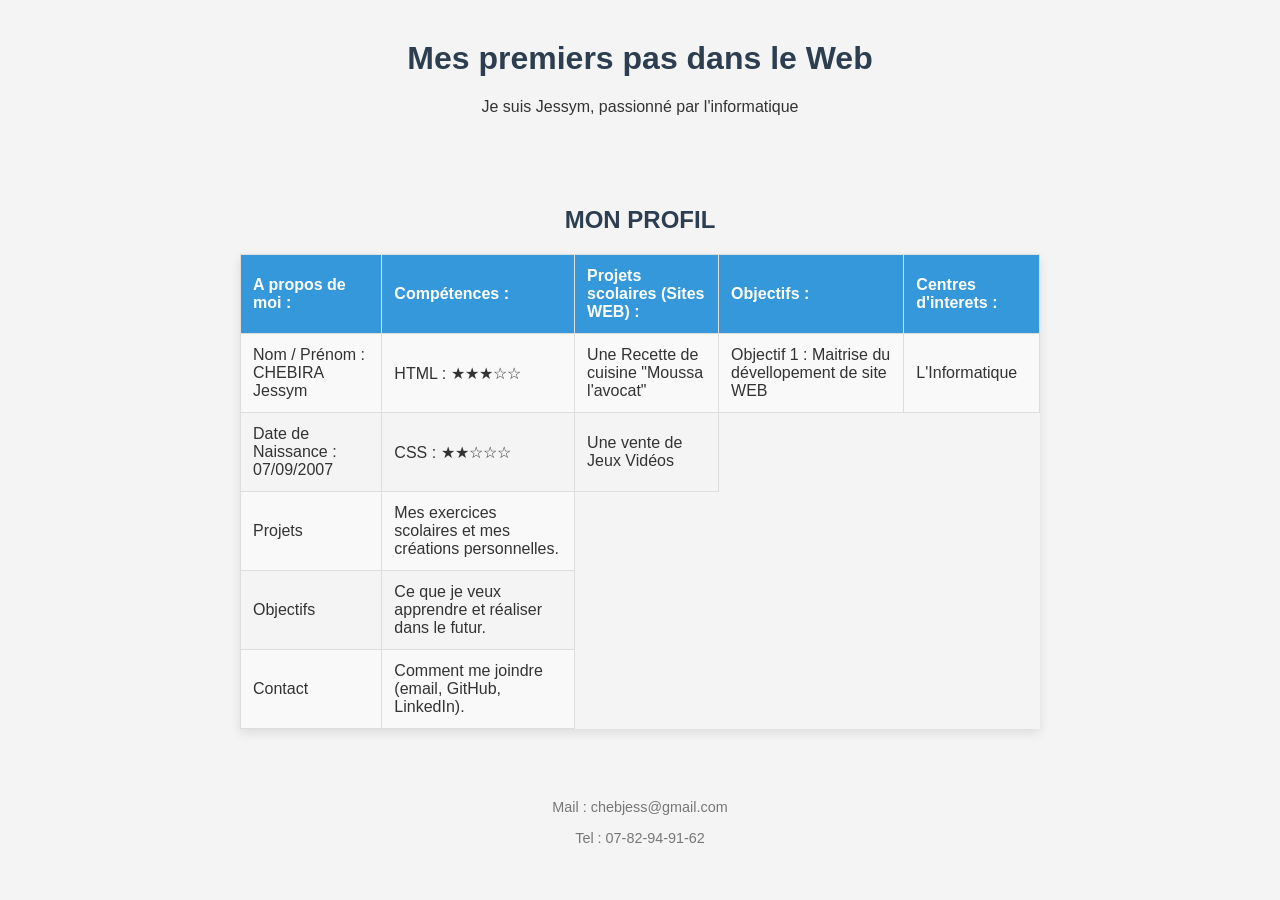
==== index.html @ 2763d282 "le commit" ====
<!DOCTYPE html>
<html lang="fr">
<head>
    <meta charset="UTF-8">
    <meta name="viewport" content="width=device-width, initial-scale=1.0">
    <title>Mon Site</title> 
    <link rel="stylesheet" href="styles.css"
</head>
<body>
    <header>
        <h1>Mes premiers pas dans le Web</h1>
        <p>Je suis Jessym, passionné par l'informatique</p>
    </header>
<section id="themes">
  <h2>MON PROFIL</h2>
  <table>
    <tr>
      <th>A propos de moi :</th>
      <th>Compétences :</th>
      <th>Projets scolaires (Sites WEB) :</th>
      <th>Objectifs :</th>
      <th>Centres d'interets :</th>
    </tr>
    <tr>
      <td>Nom / Prénom : CHEBIRA Jessym</td>
      <td>HTML : ★★★☆☆</td>
      <td>Une Recette de cuisine "Moussa l'avocat"</td>
      <td>Objectif 1 : Maitrise du dévellopement de site WEB</td>
      <td>L'Informatique</td>
    </tr>
    <tr>
      <td>Date de Naissance : 07/09/2007</td>
      <td>CSS : ★★☆☆☆</td>
      <td>Une vente de Jeux Vidéos</td>
    </tr>
    <tr>
      <td>Projets</td>
      <td>Mes exercices scolaires et mes créations personnelles.</td>
    </tr>
    <tr>
      <td>Objectifs</td>
      <td>Ce que je veux apprendre et réaliser dans le futur.</td>
    </tr>
    <tr>
      <td>Contact</td>
      <td>Comment me joindre (email, GitHub, LinkedIn).</td>
    </tr>
  </table>
</section>

  <footer>
    <p>Mail : chebjess@gmail.com</p>
    <p>Tel : 07-82-94-91-62</p>
  </footer>
</body>
</html>
---- styles.css ----
body {
  font-family: Arial, sans-serif;
  margin: 40px;
  background-color: #f4f4f4;
  color: #333;
}

header {
  text-align: center;
  margin-bottom: 50px;
}

h1 {
  color: #2c3e50;
}

#themes {
  max-width: 800px;
  margin: 40px auto;
  padding: 20px;
}

#themes h2 {
  text-align: center;
  margin-bottom: 20px;
  color: #2c3e50;
}

table {
  width: 100%;
  border-collapse: collapse;
  box-shadow: 0 4px 10px rgba(0,0,0,0.1);
}

th, td {
  border: 1px solid #ddd;
  padding: 12px;
  text-align: left;
}

th {
  background-color: #3498db;
  color: white;
}

tr:nth-child(even) {
  background-color: #f9f9f9;
}

tr:hover {
  background-color: #eaf2f8;
}

footer {
  text-align: center;
  margin-top: 50px;
  font-size: 0.9em;
  color: #777;
}
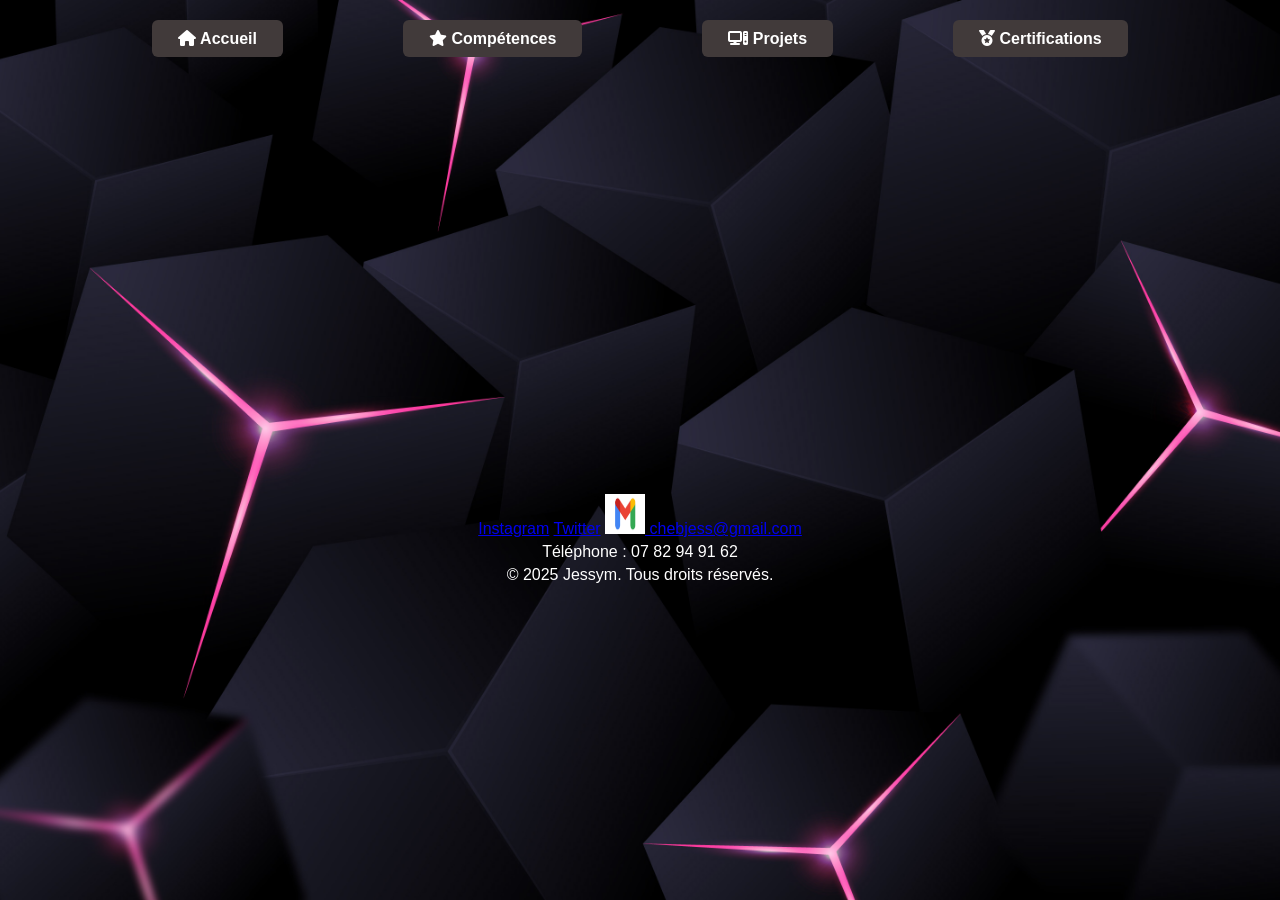
==== commit b8808604: "the commit" ====
--- a/index.html
+++ b/index.html
@@ -1,56 +1,41 @@
 <!DOCTYPE html>
 <html lang="fr">
+
 <head>
-    <meta charset="UTF-8">
-    <meta name="viewport" content="width=device-width, initial-scale=1.0">
-    <title>Mon Site</title> 
-    <link rel="stylesheet" href="styles.css"
+  <meta charset="UTF-8">
+  <meta name="viewport" content="width=device-width, initial-scale=1.0">
+  <title>Portfolio - Jessym - Développeur Système et Réseau</title>
+  <link rel="stylesheet" href="styles.css">
+  <link rel="stylesheet" href="https://cdnjs.cloudflare.com/ajax/libs/font-awesome/6.5.0/css/all.min.css">
 </head>
+
 <body>
-    <header>
-        <h1>Mes premiers pas dans le Web</h1>
-        <p>Je suis Jessym, passionné par l'informatique</p>
-    </header>
-<section id="themes">
-  <h2>MON PROFIL</h2>
-  <table>
-    <tr>
-      <th>A propos de moi :</th>
-      <th>Compétences :</th>
-      <th>Projets scolaires (Sites WEB) :</th>
-      <th>Objectifs :</th>
-      <th>Centres d'interets :</th>
-    </tr>
-    <tr>
-      <td>Nom / Prénom : CHEBIRA Jessym</td>
-      <td>HTML : ★★★☆☆</td>
-      <td>Une Recette de cuisine "Moussa l'avocat"</td>
-      <td>Objectif 1 : Maitrise du dévellopement de site WEB</td>
-      <td>L'Informatique</td>
-    </tr>
-    <tr>
-      <td>Date de Naissance : 07/09/2007</td>
-      <td>CSS : ★★☆☆☆</td>
-      <td>Une vente de Jeux Vidéos</td>
-    </tr>
-    <tr>
-      <td>Projets</td>
-      <td>Mes exercices scolaires et mes créations personnelles.</td>
-    </tr>
-    <tr>
-      <td>Objectifs</td>
-      <td>Ce que je veux apprendre et réaliser dans le futur.</td>
-    </tr>
-    <tr>
-      <td>Contact</td>
-      <td>Comment me joindre (email, GitHub, LinkedIn).</td>
-    </tr>
-  </table>
-</section>
+
+  <header>
+    <nav class="navbar">
+      <ul>
+        <li><a href="#"><i class="fa-solid fa-house"></i> Accueil</a></li>
+        <li><a href="compétences.html"><i class="fa-solid fa-star"></i> Compétences</a></li>
+        <li><a href="projets.html"><i class="fa-solid fa-computer"></i> Projets</a></li>
+        <li><a href="certifications.html"><i class="fa-solid fa-medal"></i> Certifications</a></li>
+      </ul>
+    </nav>
+  </header>
 
   <footer>
-    <p>Mail : chebjess@gmail.com</p>
-    <p>Tel : 07-82-94-91-62</p>
+    <div class="Contacts">
+      <a href="https://www.instagram.com/j_42chb">Instagram</a>
+      <a href="https://www.twitter.com/CJessym43298">Twitter</a>
+      <a href="mailto:jessym@mail.com">
+        <img src="gmail.png" alt="Mail" width="40" height="40">
+        chebjess@gmail.com
+      </a>
+      <p>Téléphone : 07 82 94 91 62</p>
+      <div class="Contacts">
+        <p>&copy; 2025 Jessym. Tous droits réservés.</p>
+      </div>
   </footer>
+
 </body>
+
 </html>
--- a/styles.css
+++ b/styles.css
@@ -1,59 +1,65 @@
 body {
-  font-family: Arial, sans-serif;
-  margin: 40px;
-  background-color: #f4f4f4;
-  color: #333;
+  margin: 0;
+  font-family: Arial, Helvetica, sans-serif;
+  color: #fff;
+  background-image: url("/6243378.jpg");
+  background-size: cover;
+  background-repeat: no-repeat;
+  background-attachment: fixed;
+  background-position: center;  
 }
 
 header {
+  padding: 10px;
   text-align: center;
-  margin-bottom: 50px;
+}
+header h1 { font-size: 2rem; margin-bottom: 10px; }
+header h2 { font-size: 1.4rem; color: #ddd; margin-bottom: 40px; }
+
+nav ul {
+  list-style: none;
+  display: flex;
+  justify-content: center;
+  gap: 120px;
+  margin-top: 20px;
+  padding: 0;
+}
+nav a {
+  text-decoration: none;
+  color: #fff;
+  font-weight: bold;
+  padding: 10px 26px;
+  border-radius: 6px;
+  background: rgb(65, 58, 58);
+}
+nav a:hover { background: rgba(26, 188, 156, 1); }
+
+main {
+  max-width: 900px;
+  margin: 30px auto;
+  padding: 20px;
+  background: rgba(65, 47, 47, 0.5);
+  border-radius: 8px;
+}
+section h2 {
+  margin-bottom: 15px;
+  border-bottom: 2px solid #1abc9c;
+  display: inline-block;
+  padding-bottom: 5px;
 }
 
-h1 {
-  color: #2c3e50;
-}
-
-#themes {
-  max-width: 800px;
-  margin: 40px auto;
-  padding: 20px;
-}
-
-#themes h2 {
-  text-align: center;
-  margin-bottom: 20px;
-  color: #2c3e50;
-}
-
-table {
-  width: 100%;
-  border-collapse: collapse;
-  box-shadow: 0 4px 10px rgba(0,0,0,0.1);
-}
-
-th, td {
-  border: 1px solid #ddd;
-  padding: 12px;
-  text-align: left;
-}
-
-th {
-  background-color: #3498db;
-  color: white;
-}
-
-tr:nth-child(even) {
-  background-color: #f9f9f9;
-}
-
-tr:hover {
-  background-color: #eaf2f8;
+#apropos img {
+  display: block;
+  margin: 20px auto;
+  border-radius: 50%;
+  border: 3px solid #1abc9c;
 }
 
 footer {
+  display: flex;
   text-align: center;
-  margin-top: 50px;
-  font-size: 0.9em;
-  color: #777;
-}+  margin-top: 420px;
+  gap: 180x;
+  justify-content: center;
+}
+footer p { margin: 5px 0; }
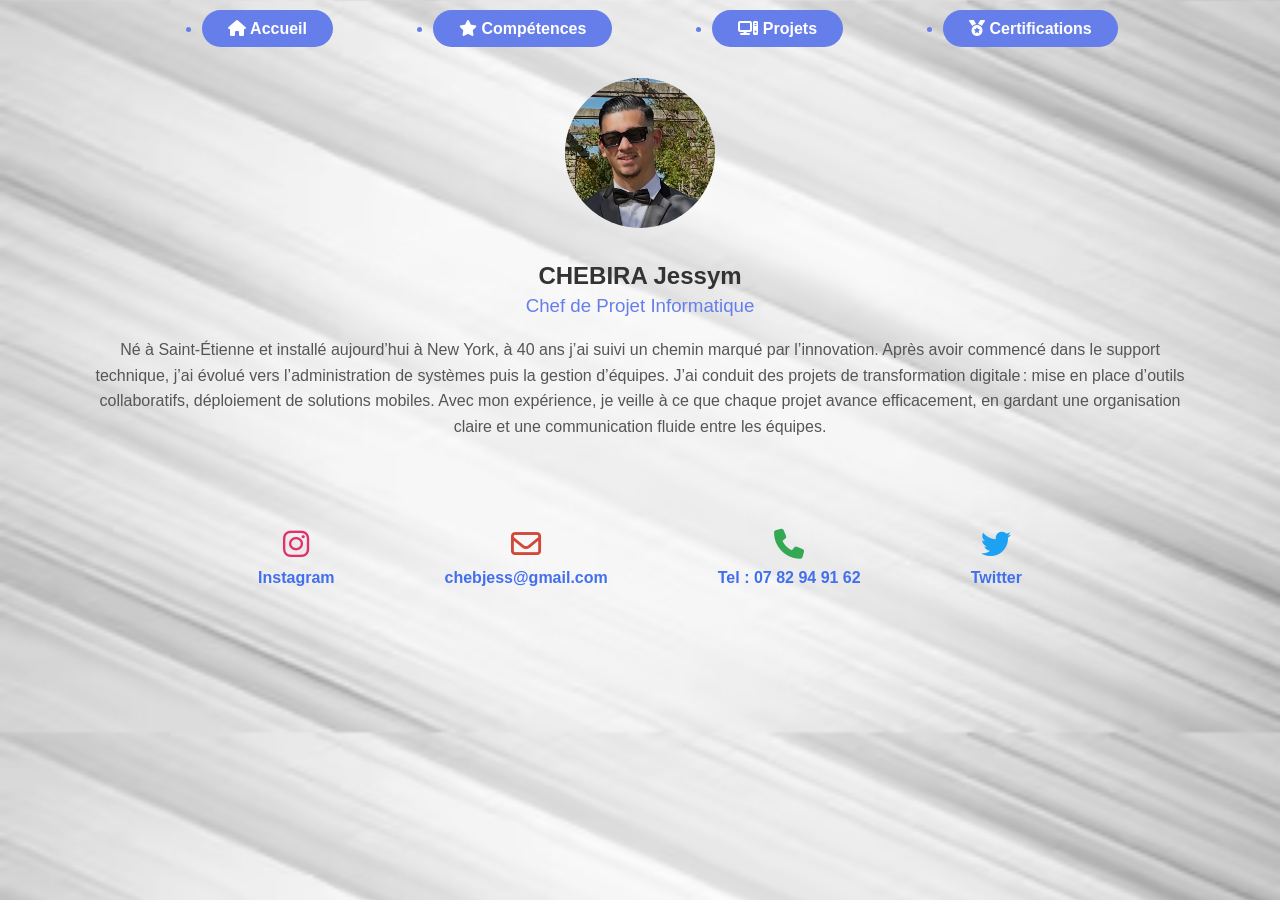
==== commit 4b6a5971: "the first" ====
--- a/index.html
+++ b/index.html
@@ -1,18 +1,15 @@
 <!DOCTYPE html>
 <html lang="fr">
-
 <head>
   <meta charset="UTF-8">
   <meta name="viewport" content="width=device-width, initial-scale=1.0">
-  <title>Portfolio - Jessym - Développeur Système et Réseau</title>
+  <title>Portfolio - Jessym - Chef de Projet Informatique</title>
   <link rel="stylesheet" href="styles.css">
   <link rel="stylesheet" href="https://cdnjs.cloudflare.com/ajax/libs/font-awesome/6.5.0/css/all.min.css">
 </head>
-
 <body>
-
-  <header>
-    <nav class="navbar">
+    
+  <nav class="navbar">
       <ul>
         <li><a href="#"><i class="fa-solid fa-house"></i> Accueil</a></li>
         <li><a href="compétences.html"><i class="fa-solid fa-star"></i> Compétences</a></li>
@@ -20,22 +17,39 @@
         <li><a href="certifications.html"><i class="fa-solid fa-medal"></i> Certifications</a></li>
       </ul>
     </nav>
-  </header>
+
+    <section class="profil">
+    <img src="jessym.PNG" width="220px" height="220px" alt="Photo de profil">
+    <h2>CHEBIRA Jessym</h2>
+    <h3>Chef de Projet Informatique</h3>
+    <p>
+      Né à Saint‑Étienne et installé aujourd’hui à New York, à 40 ans j’ai suivi un chemin marqué par l’innovation. 
+      Après avoir commencé dans le support technique, j’ai évolué vers l’administration de systèmes puis la gestion d’équipes. 
+      J’ai conduit des projets de transformation digitale : mise en place d’outils collaboratifs, déploiement de solutions mobiles. 
+      Avec mon expérience, je veille à ce que chaque projet avance efficacement, en gardant une organisation claire et une communication fluide entre les équipes.
+    </p>
+    </section>
 
   <footer>
-    <div class="Contacts">
-      <a href="https://www.instagram.com/j_42chb">Instagram</a>
-      <a href="https://www.twitter.com/CJessym43298">Twitter</a>
-      <a href="mailto:jessym@mail.com">
-        <img src="gmail.png" alt="Mail" width="40" height="40">
-        chebjess@gmail.com
-      </a>
-      <p>Téléphone : 07 82 94 91 62</p>
-      <div class="Contacts">
-        <p>&copy; 2025 Jessym. Tous droits réservés.</p>
-      </div>
+    <div class="contacts">
+  <div class="contact-item">
+    <i class="fa-brands fa-instagram"></i>
+    <a href="https://www.instagram.com/j_42chb">Instagram</a>
+  </div>
+  <div class="contact-item">
+    <i class="fa-regular fa-envelope"></i>
+    <a href="mailto:chebjess@gmail.com">chebjess@gmail.com</a>
+  </div>
+  <div class="contact-item">
+    <i class="fa-solid fa-phone"></i>
+    <a href="tel: 07 82 94 91 62">Tel : 07 82 94 91 62</a>
+  </div>
+  <div class="contact-item">
+    <i class="fa-brands fa-twitter"></i>
+    <a href="https://www.twitter.com/CJessym43298">Twitter</a>
+  </div>
+</div>
   </footer>
 
 </body>
-
 </html>
--- a/styles.css
+++ b/styles.css
@@ -1,65 +1,92 @@
 body {
   margin: 0;
-  font-family: Arial, Helvetica, sans-serif;
-  color: #fff;
-  background-image: url("/6243378.jpg");
+  font-family: Verdana, Geneva, Tahoma, sans-serif;
+  color: #667eea;
+  background-image: url("fond_blanc.avif");
   background-size: cover;
-  background-repeat: no-repeat;
-  background-attachment: fixed;
-  background-position: center;  
 }
-
-header {
-  padding: 10px;
-  text-align: center;
-}
-header h1 { font-size: 2rem; margin-bottom: 10px; }
-header h2 { font-size: 1.4rem; color: #ddd; margin-bottom: 40px; }
-
 nav ul {
-  list-style: none;
   display: flex;
   justify-content: center;
-  gap: 120px;
+  gap: 100px;
   margin-top: 20px;
-  padding: 0;
 }
 nav a {
   text-decoration: none;
   color: #fff;
   font-weight: bold;
   padding: 10px 26px;
-  border-radius: 6px;
-  background: rgb(65, 58, 58);
+  border-radius: 30px;
+  background: #667eea;
 }
-nav a:hover { background: rgba(26, 188, 156, 1); }
-
-main {
-  max-width: 900px;
-  margin: 30px auto;
-  padding: 20px;
-  background: rgba(65, 47, 47, 0.5);
-  border-radius: 8px;
+.profil {
+  text-align: center;
+  margin-top: 40px;
+  padding: 0 20px;
 }
-section h2 {
-  margin-bottom: 15px;
-  border-bottom: 2px solid #1abc9c;
-  display: inline-block;
-  padding-bottom: 5px;
+.profil img {
+  width: 150px;
+  height: 150px;
+  border-radius: 50%; 
+  object-fit: cover;
+  box-shadow: 0 4px 10px rgba(0,0,0,0,2);
+  margin-bottom: 20px;
 }
 
-#apropos img {
-  display: block;
-  margin: 20px auto;
-  border-radius: 50%;
-  border: 3px solid #1abc9c;
+.profil h2 {
+  margin: 10px 0 5px;
+  color: #333;
+}
+
+.profil h3 {
+  margin: 0 0 20px;
+  color: #667eea;
+  font-weight: normal;
+}
+
+.profil p {
+  max-width: 90%;
+  margin: 0 auto;
+  text-align: center;
+  color: #555;
+  line-height: 1.6;
+  font-size: 1em;
+}
+
+.contacts {
+  display: flex;              
+  justify-content: center;     
+  gap: 110px;                   
+  margin-top: -10px;
+}
+
+.contact-item {
+  display: flex;
+  flex-direction: column;      
+  align-items: center;        
+  text-align: center;
+}
+
+.contact-item i {
+  font-size: 30px;           
+  margin-bottom: 10px;         
+}
+
+.fa-instagram { color: #E1306C; }
+.fa-envelope  { color: #D44638; }
+.fa-phone     { color: #34A853; }
+.fa-twitter   { color: #1DA1F2; }
+
+.contact-item a {
+  text-decoration: none;
+  color: #416fee;
+  font-weight: bold;
+  transition: color 0.3s;
 }
 
 footer {
   display: flex;
   text-align: center;
-  margin-top: 420px;
-  gap: 180x;
+  margin-top: 100px;
   justify-content: center;
-}
-footer p { margin: 5px 0; }+}
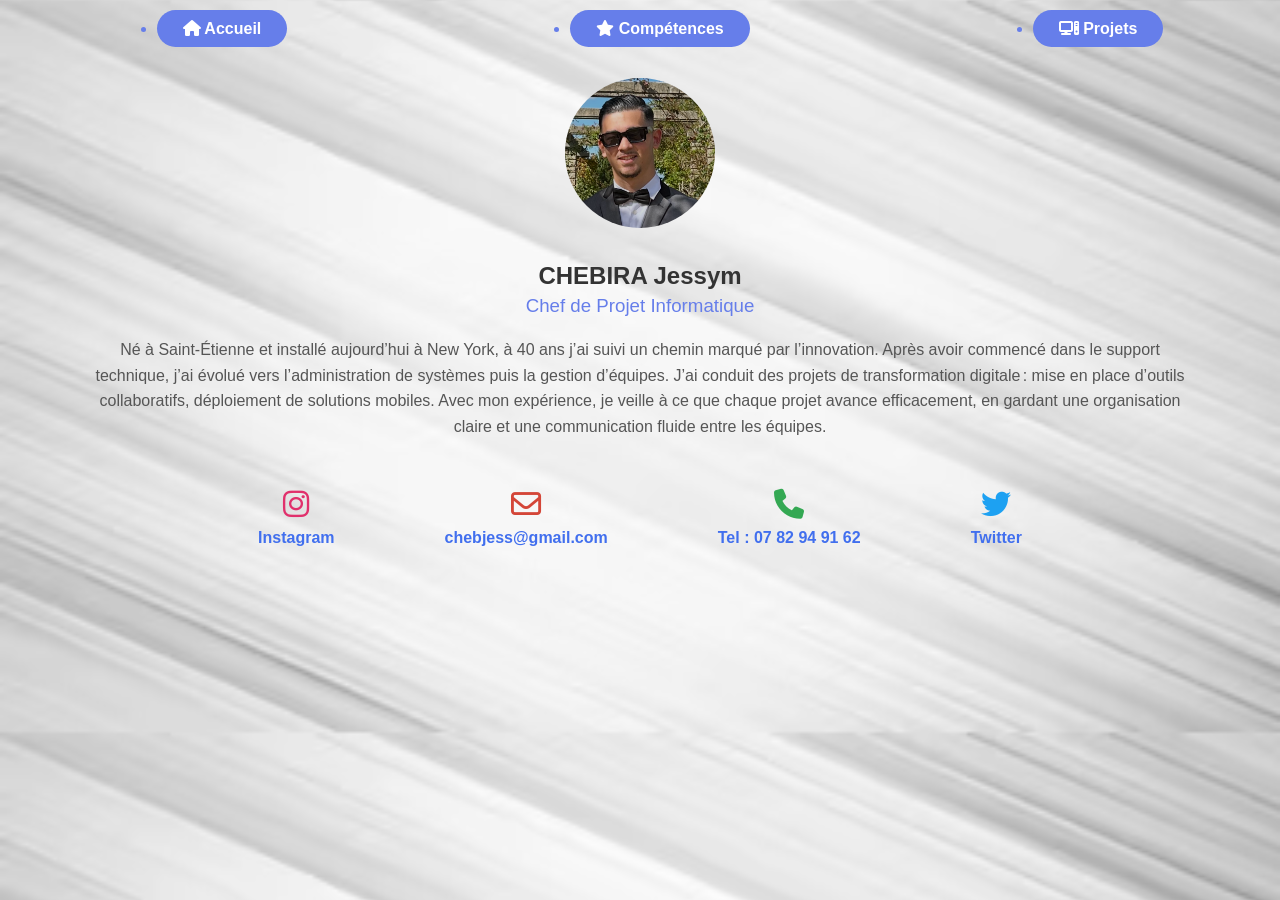
==== commit 97b05c51: "jessym commit" ====
--- a/index.html
+++ b/index.html
@@ -14,7 +14,6 @@
         <li><a href="#"><i class="fa-solid fa-house"></i> Accueil</a></li>
         <li><a href="compétences.html"><i class="fa-solid fa-star"></i> Compétences</a></li>
         <li><a href="projets.html"><i class="fa-solid fa-computer"></i> Projets</a></li>
-        <li><a href="certifications.html"><i class="fa-solid fa-medal"></i> Certifications</a></li>
       </ul>
     </nav>
 
--- a/styles.css
+++ b/styles.css
@@ -7,8 +7,8 @@
 }
 nav ul {
   display: flex;
-  justify-content: center;
-  gap: 100px;
+  justify-content: space-around;
+  gap: 50px;
   margin-top: 20px;
 }
 nav a {
@@ -57,7 +57,7 @@
   display: flex;              
   justify-content: center;     
   gap: 110px;                   
-  margin-top: -10px;
+  margin-top: -50px;
 }
 
 .contact-item {
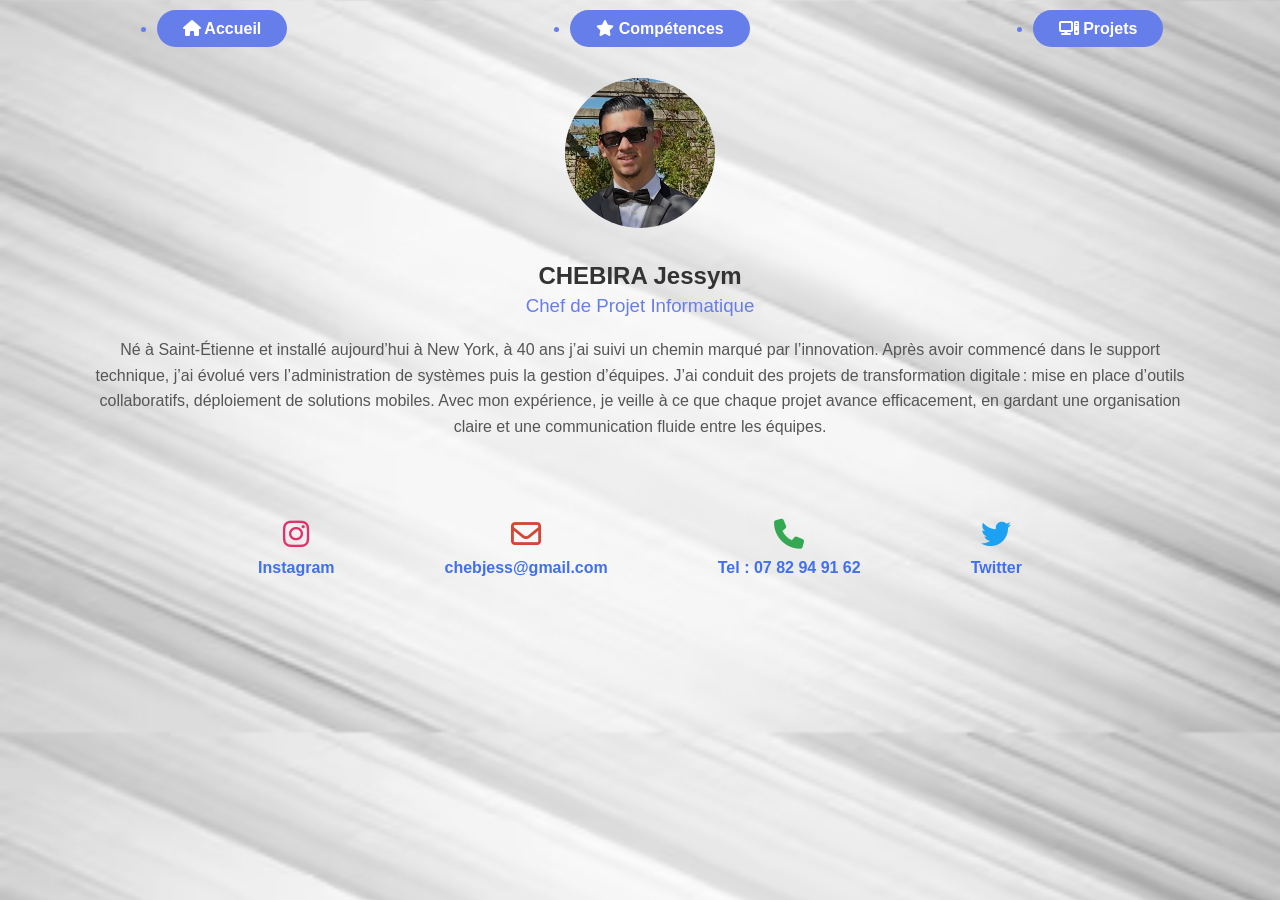
==== commit ac7f2406: "commit" ====
--- a/index.html
+++ b/index.html
@@ -49,6 +49,5 @@
   </div>
 </div>
   </footer>
-
 </body>
 </html>
--- a/styles.css
+++ b/styles.css
@@ -57,7 +57,7 @@
   display: flex;              
   justify-content: center;     
   gap: 110px;                   
-  margin-top: -50px;
+  margin-top: -20px;
 }
 
 .contact-item {
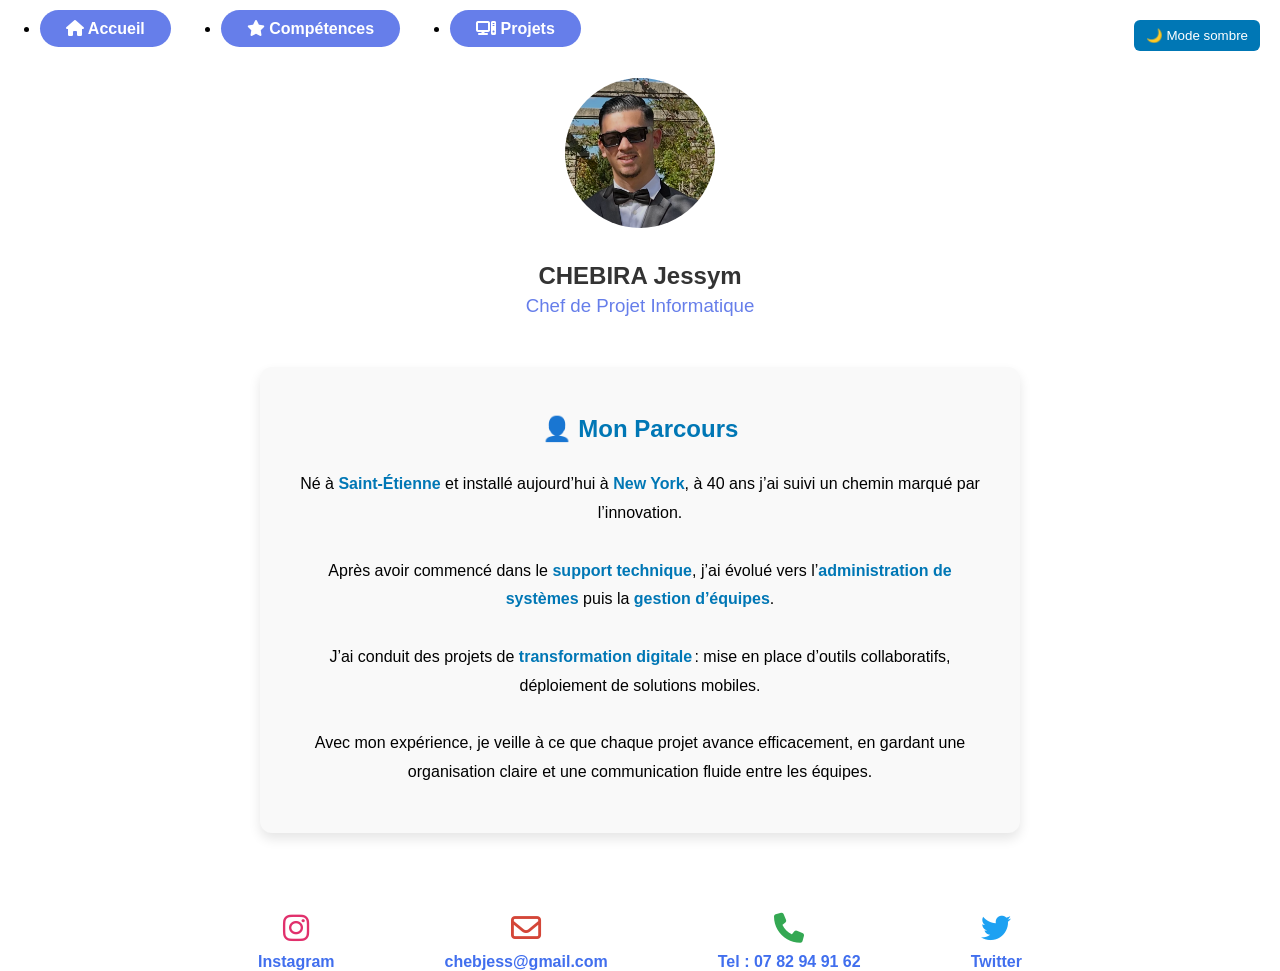
==== commit daa56d43: "jess" ====
--- a/index.html
+++ b/index.html
@@ -8,7 +8,10 @@
   <link rel="stylesheet" href="https://cdnjs.cloudflare.com/ajax/libs/font-awesome/6.5.0/css/all.min.css">
 </head>
 <body>
-    
+    <button id="toggle-theme">🌙 Mode sombre</button>
+
+
+<script src="styles.js"></script>
   <nav class="navbar">
       <ul>
         <li><a href="#"><i class="fa-solid fa-house"></i> Accueil</a></li>
@@ -21,12 +24,19 @@
     <img src="jessym.PNG" width="220px" height="220px" alt="Photo de profil">
     <h2>CHEBIRA Jessym</h2>
     <h3>Chef de Projet Informatique</h3>
-    <p>
-      Né à Saint‑Étienne et installé aujourd’hui à New York, à 40 ans j’ai suivi un chemin marqué par l’innovation. 
-      Après avoir commencé dans le support technique, j’ai évolué vers l’administration de systèmes puis la gestion d’équipes. 
-      J’ai conduit des projets de transformation digitale : mise en place d’outils collaboratifs, déploiement de solutions mobiles. 
-      Avec mon expérience, je veille à ce que chaque projet avance efficacement, en gardant une organisation claire et une communication fluide entre les équipes.
-    </p>
+   <section class="presentation">
+  <h2>👤 Mon Parcours</h2>
+  <p>
+    Né à <strong>Saint‑Étienne</strong> et installé aujourd’hui à <strong>New York</strong>, 
+    à 40 ans j’ai suivi un chemin marqué par l’innovation.<br><br>
+    Après avoir commencé dans le <strong>support technique</strong>, 
+    j’ai évolué vers l’<strong>administration de systèmes</strong> puis la <strong>gestion d’équipes</strong>.<br><br>
+    J’ai conduit des projets de <strong>transformation digitale</strong> : 
+    mise en place d’outils collaboratifs, déploiement de solutions mobiles.<br><br>
+    Avec mon expérience, je veille à ce que chaque projet avance efficacement, 
+    en gardant une organisation claire et une communication fluide entre les équipes.
+  </p>
+</section>
     </section>
 
   <footer>
--- a/styles.css
+++ b/styles.css
@@ -7,7 +7,7 @@
 }
 nav ul {
   display: flex;
-  justify-content: space-around;
+  justify-content: flex-start;
   gap: 50px;
   margin-top: 20px;
 }
@@ -43,16 +43,25 @@
   color: #667eea;
   font-weight: normal;
 }
-
-.profil p {
-  max-width: 90%;
-  margin: 0 auto;
-  text-align: center;
-  color: #555;
-  line-height: 1.6;
-  font-size: 1em;
+.presentation {
+  max-width: 700px;
+  margin: 50px auto;
+  padding: 30px;
+  background: #f9f9f9;
+  border-radius: 12px;
+  box-shadow: 0 6px 12px rgba(0,0,0,0.1);
+  line-height: 1.8;
 }
 
+.presentation h2 {
+  text-align: center;
+  color: #0077b5;
+  margin-bottom: 20px;
+}
+
+.presentation p strong {
+  color: #0077b5;
+}
 .contacts {
   display: flex;              
   justify-content: center;     
@@ -89,4 +98,30 @@
   text-align: center;
   margin-top: 100px;
   justify-content: center;
+}
+/* Styles par défaut (mode clair) */
+body {
+  background: #ffffff;
+  color: #000000;
+  font-family: Arial, sans-serif;
+  transition: background 0.3s, color 0.3s;
+}
+
+/* Mode sombre */
+body.dark {
+  background: #121212;
+  color: #f0f0f0;
+}
+
+/* Bouton */
+#toggle-theme {
+  position: fixed;
+  top: 20px;
+  right: 20px;
+  padding: 8px 12px;
+  cursor: pointer;
+  border: none;
+  border-radius: 6px;
+  background: #0077b5;
+  color: white;
 }
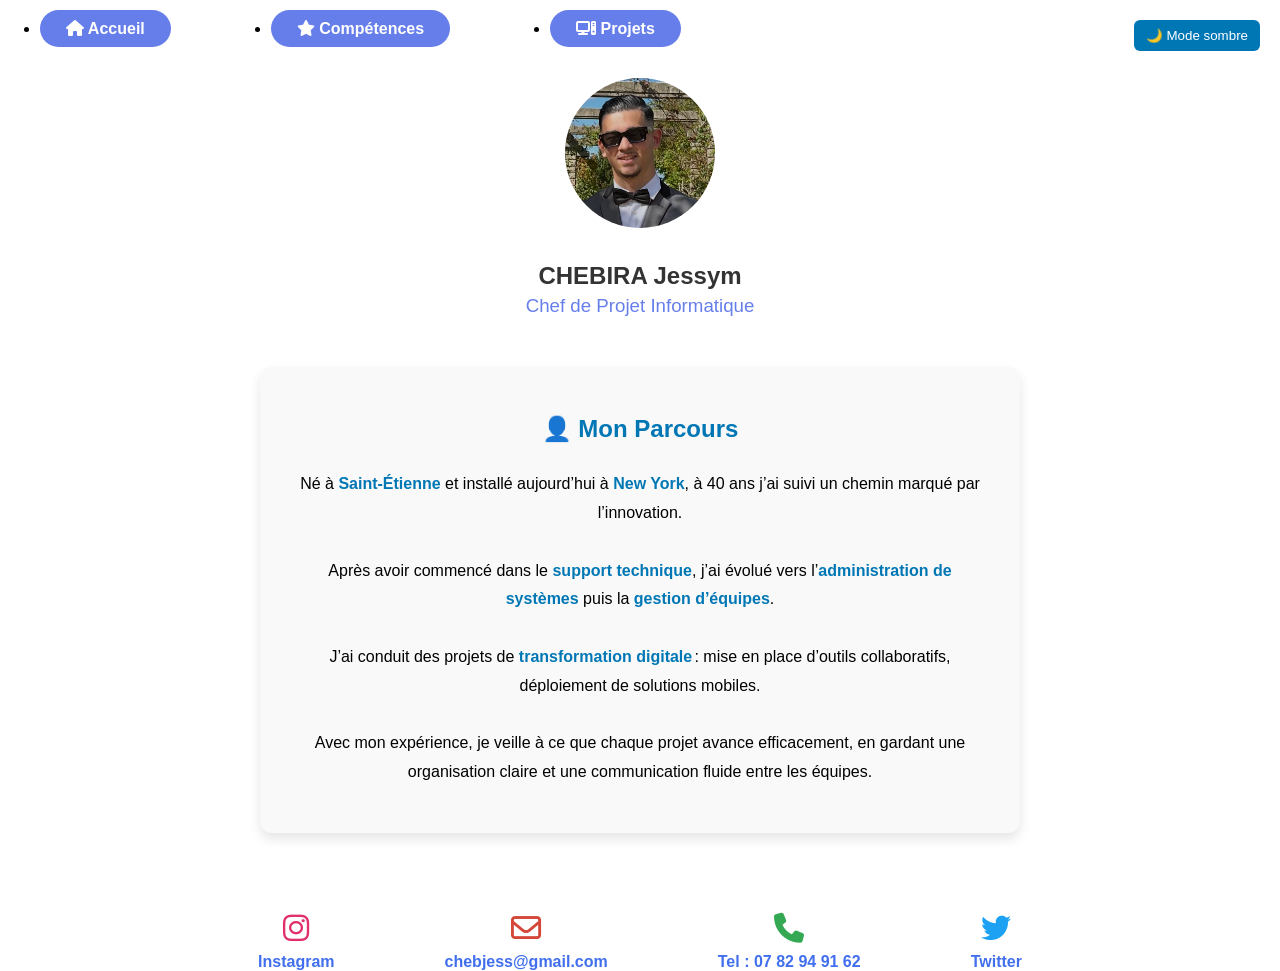
==== commit f9fb8cd6: "jessym" ====
--- a/index.html
+++ b/index.html
@@ -43,7 +43,7 @@
     <div class="contacts">
   <div class="contact-item">
     <i class="fa-brands fa-instagram"></i>
-    <a href="https://www.instagram.com/j_42chb">Instagram</a>
+    <a href="https://www.instagram.com/j_42chb" target="_blank">Instagram</a>
   </div>
   <div class="contact-item">
     <i class="fa-regular fa-envelope"></i>
@@ -55,7 +55,7 @@
   </div>
   <div class="contact-item">
     <i class="fa-brands fa-twitter"></i>
-    <a href="https://www.twitter.com/CJessym43298">Twitter</a>
+    <a href="https://www.twitter.com/CJessym43298" target="_blank">Twitter</a>
   </div>
 </div>
   </footer>
--- a/styles.css
+++ b/styles.css
@@ -8,7 +8,7 @@
 nav ul {
   display: flex;
   justify-content: flex-start;
-  gap: 50px;
+  gap: 100px;
   margin-top: 20px;
 }
 nav a {
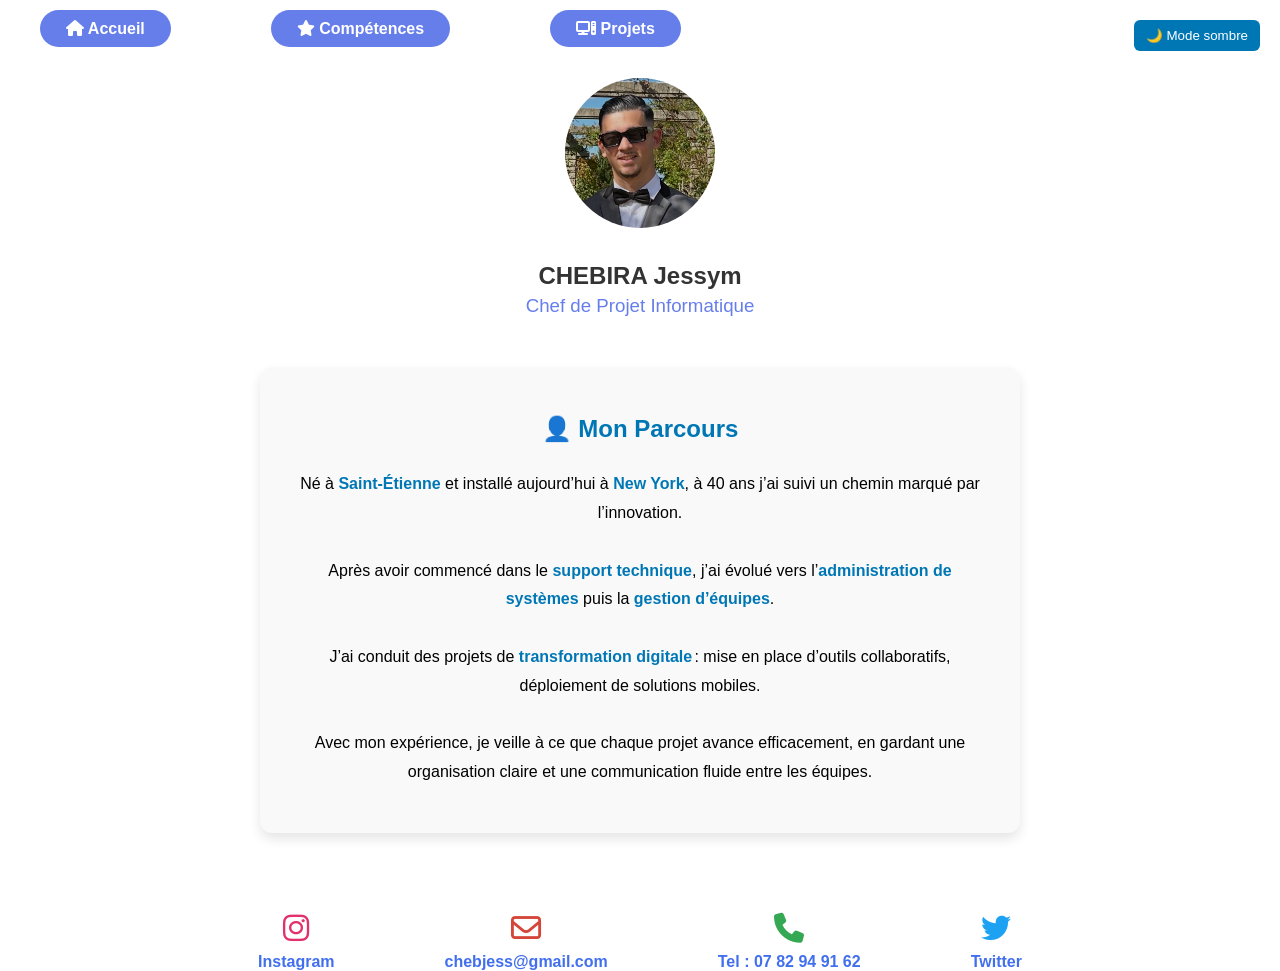
==== commit 95826834: "ok" ====
--- a/index.html
+++ b/index.html
@@ -23,8 +23,9 @@
     <section class="profil">
     <img src="jessym.PNG" width="220px" height="220px" alt="Photo de profil">
     <h2>CHEBIRA Jessym</h2>
-    <h3>Chef de Projet Informatique</h3>
-   <section class="presentation">
+    <a href="https://fr.wikipedia.org/wiki/Gestion_de_projet" target="_blank"><h3>Chef de Projet Informatique</h3>
+    </a>     
+      <section class="presentation">
   <h2>👤 Mon Parcours</h2>
   <p>
     Né à <strong>Saint‑Étienne</strong> et installé aujourd’hui à <strong>New York</strong>, 
--- a/styles.css
+++ b/styles.css
@@ -2,7 +2,6 @@
   margin: 0;
   font-family: Verdana, Geneva, Tahoma, sans-serif;
   color: #667eea;
-  background-image: url("fond_blanc.avif");
   background-size: cover;
 }
 nav ul {
@@ -10,6 +9,7 @@
   justify-content: flex-start;
   gap: 100px;
   margin-top: 20px;
+  list-style: none;
 }
 nav a {
   text-decoration: none;
@@ -124,4 +124,11 @@
   border-radius: 6px;
   background: #0077b5;
   color: white;
+}
+a {
+  text-decoration: none;
+  color: #0077cc;
+}
+a:hover {
+  text-decoration: underline; /* si tu veux un effet au survol */
 }
